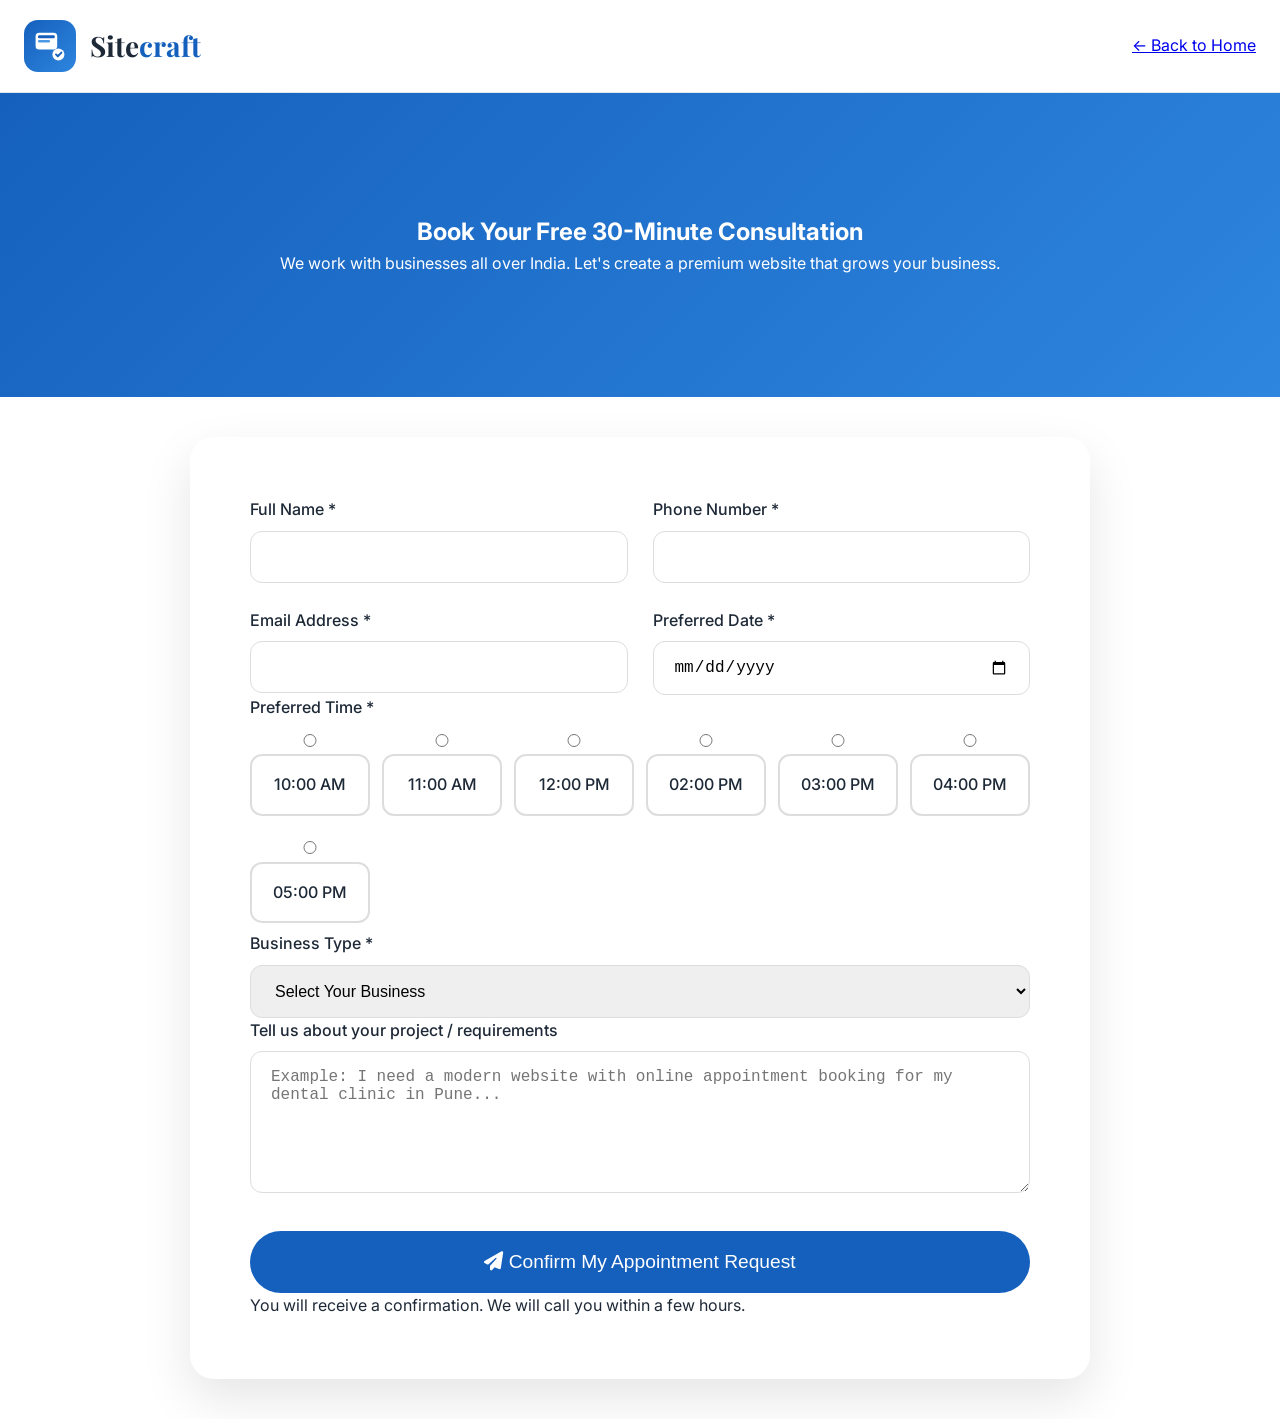
==== appointment.html @ 25aa5c79 "Add files via upload" ====
<!DOCTYPE html>
<html lang="en">
<head>
    <meta charset="UTF-8">
    <meta name="viewport" content="width=device-width, initial-scale=1.0">
    <title>Book Appointment - Sitecraft</title>
    <link rel="stylesheet" href="style.css">
    <link rel="stylesheet" href="https://cdnjs.cloudflare.com/ajax/libs/font-awesome/6.5.1/css/all.min.css">
</head>
<body>

    <nav class="navbar">
        <div class="container">
            <div class="logo">
                <div class="logo-icon">
                    <svg width="36" height="36" viewBox="0 0 30 30" fill="none">
                        <rect x="3" y="4" width="18" height="14" rx="3" fill="white"/>
                        <rect x="5" y="6" width="14" height="2.5" rx="1" fill="#1560BD"/>
                        <rect x="5" y="10" width="10" height="2" rx="1" fill="#2E86DE" opacity="0.85"/>
                        <circle cx="22" cy="22" r="5" fill="white"/>
                        <path d="M20 22L21.5 23.5L24.5 20.5" stroke="#1560BD" stroke-width="1.6" fill="none" stroke-linecap="round" stroke-linejoin="round"/>
                    </svg>
                </div>
                <div class="logo-text">Site<span class="blue">craft</span></div>
            </div>
            <a href="index.html" class="back-btn">← Back to Home</a>
        </div>
    </nav>

    <section class="appointment-hero">
        <div class="container">
            <h1>Book Your Free 30-Minute Consultation</h1>
            <p>We work with businesses all over India. Let's create a premium website that grows your business.</p>
        </div>
    </section>

    <section class="booking-section">
        <div class="container">
            <form id="bookingForm" class="booking-form">
                
                <input type="hidden" name="access_key" value="d0b391a5-c333-4eea-bf38-9ed379cb533a">
                <input type="hidden" name="subject" value="New Appointment Booking - Sitecraft">
                <input type="hidden" name="from_name" value="Sitecraft Booking">

                <div class="form-grid">
                    <div class="form-group">
                        <label>Full Name <span class="required">*</span></label>
                        <input type="text" name="name" required>
                    </div>
                    <div class="form-group">
                        <label>Phone Number <span class="required">*</span></label>
                        <input type="tel" name="phone" required>
                    </div>
                    <div class="form-group">
                        <label>Email Address <span class="required">*</span></label>
                        <input type="email" name="email" required>
                    </div>
                    <div class="form-group">
                        <label>Preferred Date <span class="required">*</span></label>
                        <input type="date" id="date" name="preferred_date" required>
                    </div>
                </div>

                <div class="form-group">
                    <label>Preferred Time <span class="required">*</span></label>
                    <div class="time-slots" id="timeSlots"></div>
                </div>

                <div class="form-group">
                    <label>Business Type <span class="required">*</span></label>
                    <select name="service_type" required>
                        <option value="">Select Your Business</option>
                        <option value="Dental Clinic">Dental Clinic</option>
                        <option value="Cafe / Restaurant">Cafe / Restaurant</option>
                        <option value="Gym / Fitness">Gym / Fitness Center</option>
                        <option value="Other">Other Business</option>
                    </select>
                </div>

                <div class="form-group">
                    <label>Tell us about your project / requirements</label>
                    <textarea name="message" rows="6" placeholder="Example: I need a modern website with online appointment booking for my dental clinic in Pune..."></textarea>
                </div>

                <button type="submit" class="submit-btn" id="submitBtn">
                    <i class="fas fa-paper-plane"></i> Confirm My Appointment Request
                </button>

                <p class="form-note">You will receive a confirmation. We will call you within a few hours.</p>
            </form>
        </div>
    </section>

    <!-- Link to separate JS file -->
    <script src="script.js"></script>
</body>
</html>
---- style.css ----
@import url('https://fonts.googleapis.com/css2?family=Inter:wght@400;500;600&family=Playfair+Display:wght@700&display=swap');

* { margin: 0; padding: 0; box-sizing: border-box; }

body { font-family: 'Inter', sans-serif; line-height: 1.6; color: #1e2937; }

.container { max-width: 1280px; margin: 0 auto; padding: 0 24px; }

.navbar {
    background: rgba(255,255,255,0.95);
    backdrop-filter: blur(12px);
    position: sticky;
    top: 0;
    z-index: 1000;
    border-bottom: 1px solid #e2e8f0;
}

.navbar .container { display: flex; align-items: center; justify-content: space-between; padding: 20px 24px; }

.logo { display: flex; align-items: center; gap: 14px; }
.logo-icon { background: linear-gradient(135deg, #1560BD, #2E86DE); width: 52px; height: 52px; border-radius: 14px; display: flex; align-items: center; justify-content: center; }
.logo-text { font-family: 'Playfair Display', serif; font-size: 28px; font-weight: 700; }
.blue { color: #1560BD; }

.nav-links a { margin: 0 20px; text-decoration: none; color: #334155; font-weight: 500; }
.phone-btn { background: #1560BD; color: white; padding: 12px 28px; border-radius: 9999px; text-decoration: none; font-weight: 600; display: flex; align-items: center; gap: 8px; }

/* Hero */
.hero {
    background: linear-gradient(135deg, #0f172a, #1e3a8a);
    color: white;
    min-height: 90vh;
    display: flex;
    align-items: center;
}

.hero .container { text-align: center; }

.hero-title { font-size: 3.8rem; line-height: 1.1; font-weight: 700; margin-bottom: 20px; }
.highlight { color: #60a5fa; }

.hero-subtitle { font-size: 1.4rem; margin-bottom: 40px; opacity: 0.9; }

.btn-primary {
    background: white;
    color: #1560BD;
    padding: 18px 40px;
    border-radius: 9999px;
    font-size: 1.2rem;
    font-weight: 600;
    text-decoration: none;
    display: inline-block;
}

.btn-secondary {
    border: 2px solid white;
    color: white;
    padding: 18px 40px;
    border-radius: 9999px;
    font-size: 1.2rem;
    font-weight: 600;
    text-decoration: none;
    display: inline-block;
}

.big { padding: 22px 50px; font-size: 1.3rem; }

/* Sections */
.section { padding: 100px 0; }
.section-title { text-align: center; font-size: 3rem; margin-bottom: 60px; font-weight: 700; }
.bg-light { background: #f8fafc; }

.services-grid, .portfolio-grid, .reviews-grid {
    display: grid;
    grid-template-columns: repeat(auto-fit, minmax(340px, 1fr));
    gap: 30px;
}

.service-card, .project-card, .review-card {
    background: white;
    padding: 40px 30px;
    border-radius: 24px;
    box-shadow: 0 10px 30px rgba(0,0,0,0.08);
    text-align: center;
}

.service-icon { font-size: 4.5rem; margin-bottom: 20px; }

/* Appointment Page */
.appointment-hero {
    background: linear-gradient(135deg, #1560BD, #2E86DE);
    color: white;
    padding: 120px 0;
    text-align: center;
}

.booking-form {
    max-width: 900px;
    margin: 40px auto;
    background: white;
    padding: 60px;
    border-radius: 24px;
    box-shadow: 0 20px 50px rgba(0,0,0,0.1);
}

.form-grid { display: grid; grid-template-columns: repeat(auto-fit, minmax(280px, 1fr)); gap: 25px; }

.form-group label { display: block; margin-bottom: 8px; font-weight: 500; }

.form-group input, .form-group select, .form-group textarea {
    width: 100%;
    padding: 16px 20px;
    border: 1px solid #ddd;
    border-radius: 12px;
    font-size: 1rem;
}

.time-slots { display: grid; grid-template-columns: repeat(auto-fit, minmax(110px, 1fr)); gap: 12px; }

.time-slot-label {
    padding: 16px;
    text-align: center;
    border: 2px solid #ddd;
    border-radius: 12px;
    cursor: pointer;
}

input[type="radio"]:checked + .time-slot-label {
    background: #1560BD;
    color: white;
    border-color: #1560BD;
}

.submit-btn {
    width: 100%;
    background: #1560BD;
    color: white;
    border: none;
    padding: 20px;
    font-size: 1.2rem;
    border-radius: 9999px;
    margin-top: 30px;
    cursor: pointer;
}
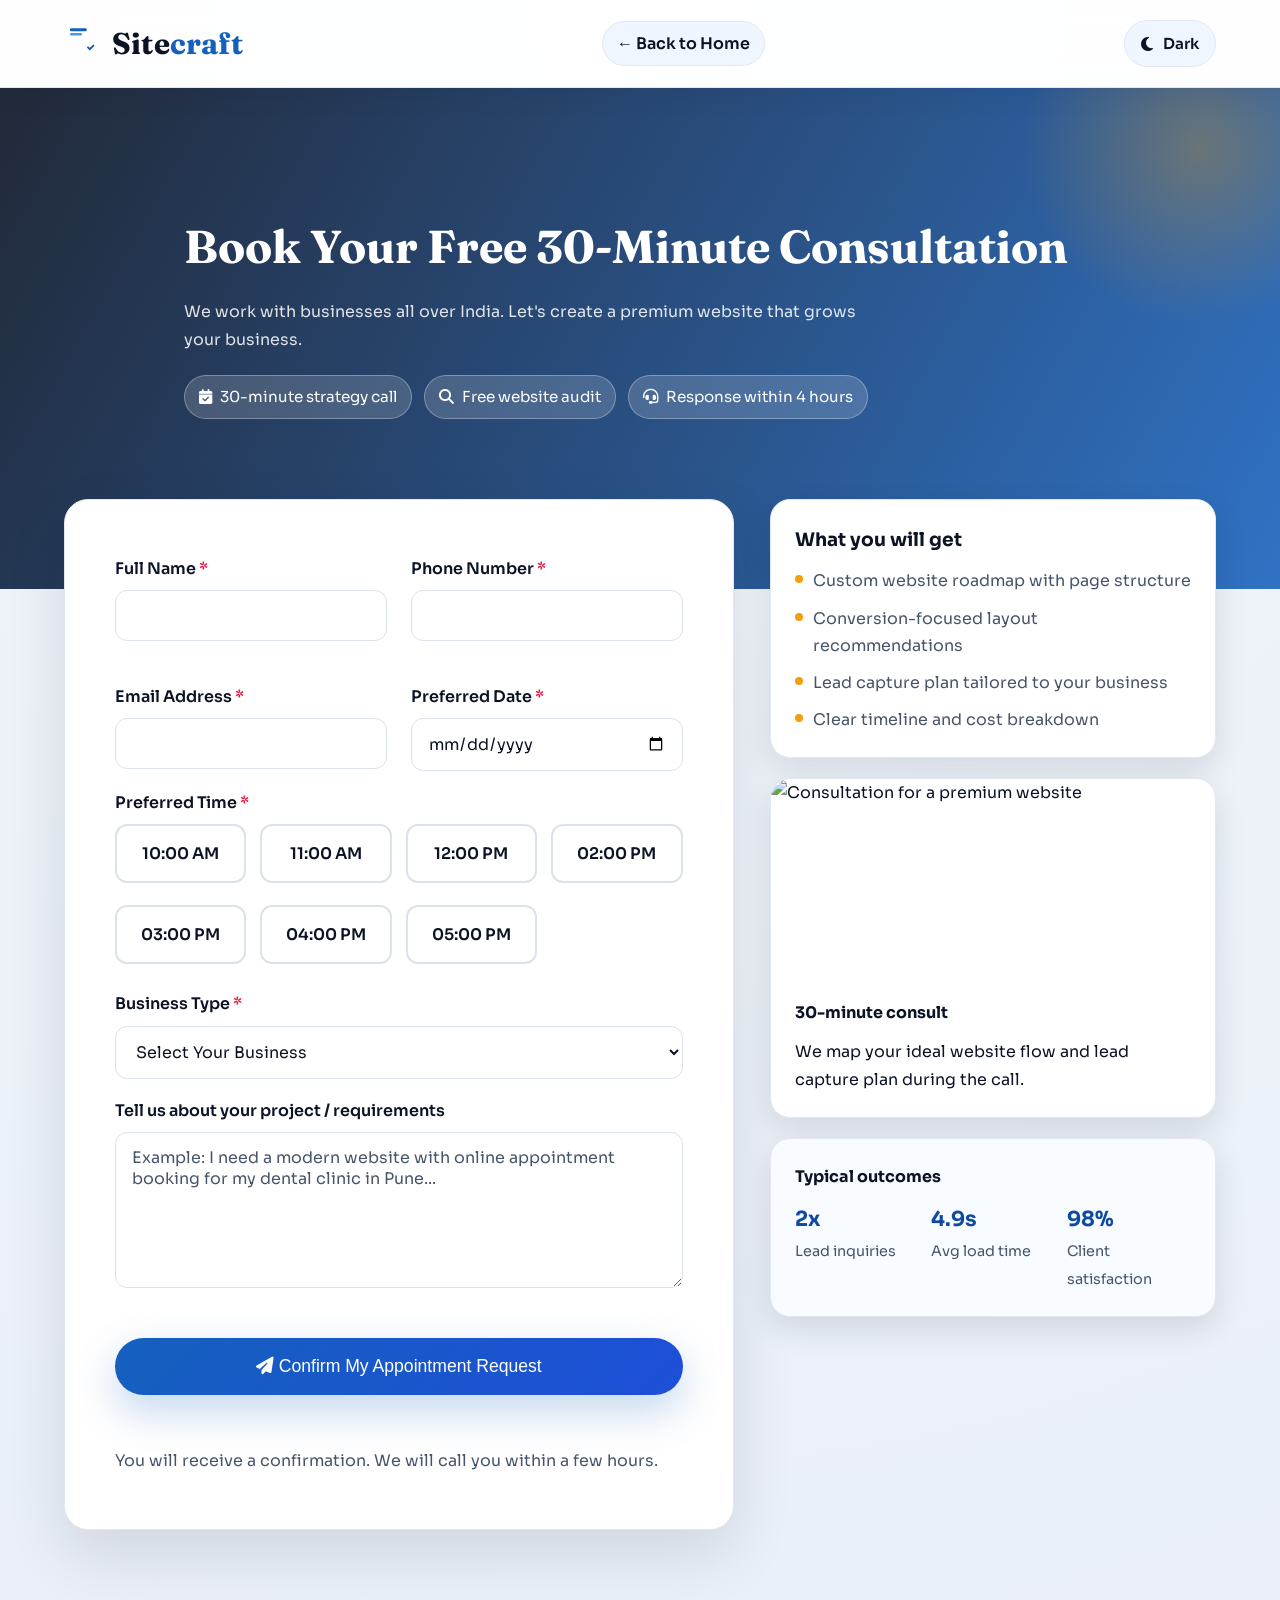
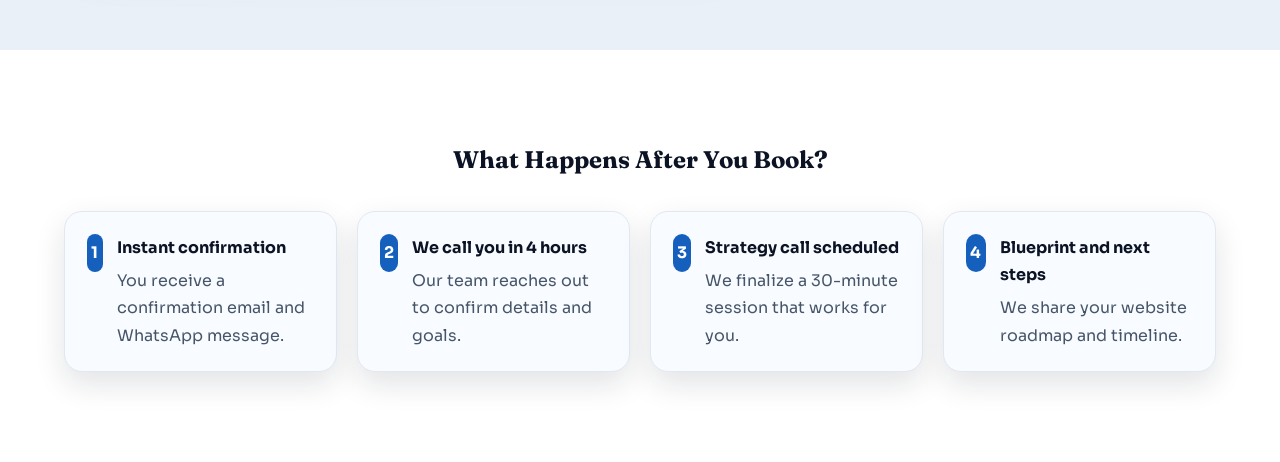
==== commit 592adbf7: "Add files via upload" ====
--- a/appointment.html
+++ b/appointment.html
@@ -1,97 +1,183 @@
-<!DOCTYPE html>
-<html lang="en">
-<head>
-    <meta charset="UTF-8">
-    <meta name="viewport" content="width=device-width, initial-scale=1.0">
-    <title>Book Appointment - Sitecraft</title>
-    <link rel="stylesheet" href="style.css">
-    <link rel="stylesheet" href="https://cdnjs.cloudflare.com/ajax/libs/font-awesome/6.5.1/css/all.min.css">
-</head>
-<body>
-
-    <nav class="navbar">
-        <div class="container">
-            <div class="logo">
-                <div class="logo-icon">
-                    <svg width="36" height="36" viewBox="0 0 30 30" fill="none">
-                        <rect x="3" y="4" width="18" height="14" rx="3" fill="white"/>
-                        <rect x="5" y="6" width="14" height="2.5" rx="1" fill="#1560BD"/>
-                        <rect x="5" y="10" width="10" height="2" rx="1" fill="#2E86DE" opacity="0.85"/>
-                        <circle cx="22" cy="22" r="5" fill="white"/>
-                        <path d="M20 22L21.5 23.5L24.5 20.5" stroke="#1560BD" stroke-width="1.6" fill="none" stroke-linecap="round" stroke-linejoin="round"/>
-                    </svg>
-                </div>
-                <div class="logo-text">Site<span class="blue">craft</span></div>
-            </div>
-            <a href="index.html" class="back-btn">← Back to Home</a>
-        </div>
-    </nav>
-
-    <section class="appointment-hero">
-        <div class="container">
-            <h1>Book Your Free 30-Minute Consultation</h1>
-            <p>We work with businesses all over India. Let's create a premium website that grows your business.</p>
-        </div>
-    </section>
-
-    <section class="booking-section">
-        <div class="container">
-            <form id="bookingForm" class="booking-form">
-                
-                <input type="hidden" name="access_key" value="d0b391a5-c333-4eea-bf38-9ed379cb533a">
-                <input type="hidden" name="subject" value="New Appointment Booking - Sitecraft">
-                <input type="hidden" name="from_name" value="Sitecraft Booking">
-
-                <div class="form-grid">
-                    <div class="form-group">
-                        <label>Full Name <span class="required">*</span></label>
-                        <input type="text" name="name" required>
-                    </div>
-                    <div class="form-group">
-                        <label>Phone Number <span class="required">*</span></label>
-                        <input type="tel" name="phone" required>
-                    </div>
-                    <div class="form-group">
-                        <label>Email Address <span class="required">*</span></label>
-                        <input type="email" name="email" required>
-                    </div>
-                    <div class="form-group">
-                        <label>Preferred Date <span class="required">*</span></label>
-                        <input type="date" id="date" name="preferred_date" required>
-                    </div>
-                </div>
-
-                <div class="form-group">
-                    <label>Preferred Time <span class="required">*</span></label>
-                    <div class="time-slots" id="timeSlots"></div>
-                </div>
-
-                <div class="form-group">
-                    <label>Business Type <span class="required">*</span></label>
-                    <select name="service_type" required>
-                        <option value="">Select Your Business</option>
-                        <option value="Dental Clinic">Dental Clinic</option>
-                        <option value="Cafe / Restaurant">Cafe / Restaurant</option>
-                        <option value="Gym / Fitness">Gym / Fitness Center</option>
-                        <option value="Other">Other Business</option>
-                    </select>
-                </div>
-
-                <div class="form-group">
-                    <label>Tell us about your project / requirements</label>
-                    <textarea name="message" rows="6" placeholder="Example: I need a modern website with online appointment booking for my dental clinic in Pune..."></textarea>
-                </div>
-
-                <button type="submit" class="submit-btn" id="submitBtn">
-                    <i class="fas fa-paper-plane"></i> Confirm My Appointment Request
-                </button>
-
-                <p class="form-note">You will receive a confirmation. We will call you within a few hours.</p>
-            </form>
-        </div>
-    </section>
-
-    <!-- Link to separate JS file -->
-    <script src="script.js"></script>
-</body>
-</html>+﻿<!DOCTYPE html>
+<html lang="en">
+<head>
+    <meta charset="UTF-8">
+    <meta name="viewport" content="width=device-width, initial-scale=1.0">
+    <meta name="description" content="Book your free 30-minute consultation with Sitecraft. Let's build your premium website today.">
+    <title>Book Appointment - Sitecraft</title>
+    <link rel="stylesheet" href="style.css">
+    <link rel="stylesheet" href="appointment.css">
+    <link rel="stylesheet" href="https://cdnjs.cloudflare.com/ajax/libs/font-awesome/6.5.1/css/all.min.css">
+</head>
+<body class="appointment-page">
+
+    <nav class="navbar appointment-nav">
+        <div class="container">
+            <div class="logo">
+                <div class="logo-icon">
+                    <svg width="36" height="36" viewBox="0 0 30 30" fill="none">
+                        <rect x="3" y="4" width="18" height="14" rx="3" fill="white"/>
+                        <rect x="5" y="6" width="14" height="2.5" rx="1" fill="#1560BD"/>
+                        <rect x="5" y="10" width="10" height="2" rx="1" fill="#2E86DE" opacity="0.85"/>
+                        <circle cx="22" cy="22" r="5" fill="white"/>
+                        <path d="M20 22L21.5 23.5L24.5 20.5" stroke="#1560BD" stroke-width="1.6" fill="none" stroke-linecap="round" stroke-linejoin="round"/>
+                    </svg>
+                </div>
+                <div class="logo-text">Site<span class="blue">craft</span></div>
+            </div>
+            <a href="index.html" class="back-btn">&larr; Back to Home</a>
+            <button class="theme-toggle" id="themeToggle" type="button" aria-label="Switch theme">
+                <i class="fa-solid fa-moon" id="themeIcon"></i>
+                <span class="theme-toggle-text" id="themeText">Dark</span>
+            </button>
+        </div>
+    </nav>
+
+    <section class="appointment-hero">
+        <div class="container">
+            <h1>Book Your Free 30-Minute Consultation</h1>
+            <p>We work with businesses all over India. Let's create a premium website that grows your business.</p>
+            <div class="hero-meta">
+                <div class="hero-chip"><i class="fa-solid fa-calendar-check"></i>30-minute strategy call</div>
+                <div class="hero-chip"><i class="fa-solid fa-magnifying-glass"></i>Free website audit</div>
+                <div class="hero-chip"><i class="fa-solid fa-headset"></i>Response within 4 hours</div>
+            </div>
+        </div>
+    </section>
+
+    <section class="booking-section">
+        <div class="container">
+            <div class="booking-grid">
+                <form id="bookingForm" class="booking-form" action="https://api.web3forms.com/submit" method="POST">
+                    <input type="hidden" name="access_key" value="d0b391a5-c333-4eea-bf38-9ed379cb533a">
+                    <input type="hidden" name="subject" value="New Appointment Booking - Sitecraft">
+                    <input type="hidden" name="from_name" value="Sitecraft Booking">
+                    <input type="checkbox" name="botcheck" class="botcheck" tabindex="-1" autocomplete="off">
+
+                    <div class="form-grid">
+                        <div class="form-group">
+                            <label>Full Name <span class="required">*</span></label>
+                            <input type="text" name="name" autocomplete="name" required>
+                        </div>
+                        <div class="form-group">
+                            <label>Phone Number <span class="required">*</span></label>
+                            <input type="tel" name="phone" inputmode="tel" autocomplete="tel" required>
+                        </div>
+                        <div class="form-group">
+                            <label>Email Address <span class="required">*</span></label>
+                            <input type="email" name="email" autocomplete="email" required>
+                        </div>
+                        <div class="form-group">
+                            <label>Preferred Date <span class="required">*</span></label>
+                            <input type="date" id="date" name="preferred_date" required>
+                        </div>
+                    </div>
+
+                    <div class="form-group">
+                        <label>Preferred Time <span class="required">*</span></label>
+                        <div class="time-slots" id="timeSlots"></div>
+                    </div>
+
+                    <div class="form-group">
+                        <label>Business Type <span class="required">*</span></label>
+                        <select name="service_type" required>
+                            <option value="">Select Your Business</option>
+                            <option value="Dental Clinic">Dental Clinic</option>
+                            <option value="Cafe / Restaurant">Cafe / Restaurant</option>
+                            <option value="Gym / Fitness">Gym / Fitness Center</option>
+                            <option value="Other">Other Business</option>
+                        </select>
+                    </div>
+
+                    <div class="form-group">
+                        <label>Tell us about your project / requirements</label>
+                        <textarea name="message" rows="6" placeholder="Example: I need a modern website with online appointment booking for my dental clinic in Pune..."></textarea>
+                    </div>
+
+                    <button type="submit" class="submit-btn" id="submitBtn">
+                        <i class="fas fa-paper-plane"></i> Confirm My Appointment Request
+                    </button>
+
+                    <p class="form-status" id="formStatus" aria-live="polite"></p>
+                    <p class="form-note">You will receive a confirmation. We will call you within a few hours.</p>
+                </form>
+
+                <aside class="booking-aside">
+                    <div class="aside-card">
+                        <h3>What you will get</h3>
+                        <ul class="aside-list">
+                            <li>Custom website roadmap with page structure</li>
+                            <li>Conversion-focused layout recommendations</li>
+                            <li>Lead capture plan tailored to your business</li>
+                            <li>Clear timeline and cost breakdown</li>
+                        </ul>
+                    </div>
+                    <div class="aside-card image-card">
+                        <img src="https://images.unsplash.com/photo-1521791136064-7986c2920216?auto=format&fit=crop&w=900&q=80" alt="Consultation for a premium website" loading="lazy" decoding="async">
+                        <div class="image-card-body">
+                            <h4>30-minute consult</h4>
+                            <p>We map your ideal website flow and lead capture plan during the call.</p>
+                        </div>
+                    </div>
+                    <div class="aside-card stat-card">
+                        <h4>Typical outcomes</h4>
+                        <div class="stat-strip">
+                            <div>
+                                <strong>2x</strong>
+                                <span>Lead inquiries</span>
+                            </div>
+                            <div>
+                                <strong>4.9s</strong>
+                                <span>Avg load time</span>
+                            </div>
+                            <div>
+                                <strong>98%</strong>
+                                <span>Client satisfaction</span>
+                            </div>
+                        </div>
+                    </div>
+                </aside>
+            </div>
+        </div>
+    </section>
+
+    <!-- What Happens After Booking -->
+    <section class="after-booking">
+        <div class="container">
+            <h2>What Happens After You Book?</h2>
+            <div class="steps-grid">
+                <div class="step-card">
+                    <div class="step-number">1</div>
+                    <div>
+                        <h4>Instant confirmation</h4>
+                        <p>You receive a confirmation email and WhatsApp message.</p>
+                    </div>
+                </div>
+                <div class="step-card">
+                    <div class="step-number">2</div>
+                    <div>
+                        <h4>We call you in 4 hours</h4>
+                        <p>Our team reaches out to confirm details and goals.</p>
+                    </div>
+                </div>
+                <div class="step-card">
+                    <div class="step-number">3</div>
+                    <div>
+                        <h4>Strategy call scheduled</h4>
+                        <p>We finalize a 30-minute session that works for you.</p>
+                    </div>
+                </div>
+                <div class="step-card">
+                    <div class="step-number">4</div>
+                    <div>
+                        <h4>Blueprint and next steps</h4>
+                        <p>We share your website roadmap and timeline.</p>
+                    </div>
+                </div>
+            </div>
+        </div>
+    </section>
+
+    <script src="script.js"></script>
+</body>
+</html>
--- a/style.css
+++ b/style.css
@@ -1,144 +1,1140 @@
-@import url('https://fonts.googleapis.com/css2?family=Inter:wght@400;500;600&family=Playfair+Display:wght@700&display=swap');
-
-* { margin: 0; padding: 0; box-sizing: border-box; }
-
-body { font-family: 'Inter', sans-serif; line-height: 1.6; color: #1e2937; }
-
-.container { max-width: 1280px; margin: 0 auto; padding: 0 24px; }
-
-.navbar {
-    background: rgba(255,255,255,0.95);
-    backdrop-filter: blur(12px);
-    position: sticky;
-    top: 0;
-    z-index: 1000;
-    border-bottom: 1px solid #e2e8f0;
-}
-
-.navbar .container { display: flex; align-items: center; justify-content: space-between; padding: 20px 24px; }
-
-.logo { display: flex; align-items: center; gap: 14px; }
-.logo-icon { background: linear-gradient(135deg, #1560BD, #2E86DE); width: 52px; height: 52px; border-radius: 14px; display: flex; align-items: center; justify-content: center; }
-.logo-text { font-family: 'Playfair Display', serif; font-size: 28px; font-weight: 700; }
-.blue { color: #1560BD; }
-
-.nav-links a { margin: 0 20px; text-decoration: none; color: #334155; font-weight: 500; }
-.phone-btn { background: #1560BD; color: white; padding: 12px 28px; border-radius: 9999px; text-decoration: none; font-weight: 600; display: flex; align-items: center; gap: 8px; }
-
-/* Hero */
-.hero {
-    background: linear-gradient(135deg, #0f172a, #1e3a8a);
-    color: white;
-    min-height: 90vh;
-    display: flex;
-    align-items: center;
-}
-
-.hero .container { text-align: center; }
-
-.hero-title { font-size: 3.8rem; line-height: 1.1; font-weight: 700; margin-bottom: 20px; }
-.highlight { color: #60a5fa; }
-
-.hero-subtitle { font-size: 1.4rem; margin-bottom: 40px; opacity: 0.9; }
-
-.btn-primary {
-    background: white;
-    color: #1560BD;
-    padding: 18px 40px;
-    border-radius: 9999px;
-    font-size: 1.2rem;
-    font-weight: 600;
-    text-decoration: none;
-    display: inline-block;
-}
-
-.btn-secondary {
-    border: 2px solid white;
-    color: white;
-    padding: 18px 40px;
-    border-radius: 9999px;
-    font-size: 1.2rem;
-    font-weight: 600;
-    text-decoration: none;
-    display: inline-block;
-}
-
-.big { padding: 22px 50px; font-size: 1.3rem; }
-
-/* Sections */
-.section { padding: 100px 0; }
-.section-title { text-align: center; font-size: 3rem; margin-bottom: 60px; font-weight: 700; }
-.bg-light { background: #f8fafc; }
-
-.services-grid, .portfolio-grid, .reviews-grid {
-    display: grid;
-    grid-template-columns: repeat(auto-fit, minmax(340px, 1fr));
-    gap: 30px;
-}
-
-.service-card, .project-card, .review-card {
-    background: white;
-    padding: 40px 30px;
-    border-radius: 24px;
-    box-shadow: 0 10px 30px rgba(0,0,0,0.08);
-    text-align: center;
-}
-
-.service-icon { font-size: 4.5rem; margin-bottom: 20px; }
-
-/* Appointment Page */
-.appointment-hero {
-    background: linear-gradient(135deg, #1560BD, #2E86DE);
-    color: white;
-    padding: 120px 0;
-    text-align: center;
-}
-
-.booking-form {
-    max-width: 900px;
-    margin: 40px auto;
-    background: white;
-    padding: 60px;
-    border-radius: 24px;
-    box-shadow: 0 20px 50px rgba(0,0,0,0.1);
-}
-
-.form-grid { display: grid; grid-template-columns: repeat(auto-fit, minmax(280px, 1fr)); gap: 25px; }
-
-.form-group label { display: block; margin-bottom: 8px; font-weight: 500; }
-
-.form-group input, .form-group select, .form-group textarea {
-    width: 100%;
-    padding: 16px 20px;
-    border: 1px solid #ddd;
-    border-radius: 12px;
-    font-size: 1rem;
-}
-
-.time-slots { display: grid; grid-template-columns: repeat(auto-fit, minmax(110px, 1fr)); gap: 12px; }
-
-.time-slot-label {
-    padding: 16px;
-    text-align: center;
-    border: 2px solid #ddd;
-    border-radius: 12px;
-    cursor: pointer;
-}
-
-input[type="radio"]:checked + .time-slot-label {
-    background: #1560BD;
-    color: white;
-    border-color: #1560BD;
-}
-
-.submit-btn {
-    width: 100%;
-    background: #1560BD;
-    color: white;
-    border: none;
-    padding: 20px;
-    font-size: 1.2rem;
-    border-radius: 9999px;
-    margin-top: 30px;
-    cursor: pointer;
-}+@import url('https://fonts.googleapis.com/css2?family=Fraunces:wght@700;800&family=Outfit:wght@400;500;600;700&family=Sora:wght@400;500;600;700&family=Space+Grotesk:wght@500;700&display=swap');
+
+:root {
+    color-scheme: light;
+    --font-body: 'Sora', sans-serif;
+    --font-heading: 'Fraunces', serif;
+    --ink: #0b1324;
+    --muted: #475569;
+    --brand: #1560bd;
+    --brand-strong: #0f4aa1;
+    --accent: #f59e0b;
+    --bg: #eef3f9;
+    --bg-top: #f8fbff;
+    --bg-bottom: #e8eef7;
+    --card: #ffffff;
+    --card-soft: #f8fbff;
+    --line: #e2e8f0;
+    --line-strong: #dbe2ea;
+    --nav-bg: rgba(255, 255, 255, 0.9);
+    --nav-shadow: 0 8px 24px rgba(15, 23, 42, 0.05);
+    --nav-link: #1f2937;
+    --theme-chip-bg: #eff6ff;
+    --theme-chip-text: #0b1324;
+    --input-bg: #ffffff;
+    --footer-bg: #0b1324;
+    --footer-text: #e2e8f0;
+    --footer-muted: rgba(226, 232, 240, 0.7);
+    --shadow: 0 24px 60px rgba(15, 23, 42, 0.12);
+    --soft-shadow: 0 12px 30px rgba(15, 23, 42, 0.12);
+    --glow: 0 16px 40px rgba(21, 96, 189, 0.25);
+}
+
+html[data-theme="dark"] {
+    color-scheme: dark;
+    --font-body: 'Outfit', sans-serif;
+    --font-heading: 'Space Grotesk', sans-serif;
+    --ink: #edf4ff;
+    --muted: #9db0c9;
+    --brand: #60a5fa;
+    --brand-strong: #bfdbfe;
+    --accent: #fbbf24;
+    --bg: #07111f;
+    --bg-top: #112138;
+    --bg-bottom: #040914;
+    --card: #0d1a2b;
+    --card-soft: #13243a;
+    --line: #20354d;
+    --line-strong: #2a4461;
+    --nav-bg: rgba(7, 17, 31, 0.86);
+    --nav-shadow: 0 10px 30px rgba(0, 0, 0, 0.3);
+    --nav-link: #edf4ff;
+    --theme-chip-bg: #13243b;
+    --theme-chip-text: #edf4ff;
+    --input-bg: #091321;
+    --footer-bg: #03070f;
+    --footer-text: #edf4ff;
+    --footer-muted: rgba(237, 244, 255, 0.68);
+    --shadow: 0 24px 60px rgba(0, 0, 0, 0.34);
+    --soft-shadow: 0 14px 32px rgba(0, 0, 0, 0.28);
+    --glow: 0 16px 40px rgba(96, 165, 250, 0.18);
+}
+
+* {
+    margin: 0;
+    padding: 0;
+    box-sizing: border-box;
+}
+
+body {
+    font-family: var(--font-body);
+    line-height: 1.7;
+    color: var(--ink);
+    background: radial-gradient(circle at top, var(--bg-top) 0%, var(--bg) 35%, var(--bg-bottom) 100%);
+    transition: background 0.35s ease, color 0.35s ease;
+}
+
+body.menu-open {
+    overflow: hidden;
+}
+
+img {
+    max-width: 100%;
+    display: block;
+}
+
+a {
+    color: inherit;
+}
+
+.container {
+    max-width: 1200px;
+    margin: 0 auto;
+    padding: 0 24px;
+}
+
+.navbar {
+    background: var(--nav-bg);
+    backdrop-filter: blur(14px);
+    position: sticky;
+    top: 0;
+    z-index: 1000;
+    border-bottom: 1px solid var(--line);
+    box-shadow: var(--nav-shadow);
+}
+
+.navbar .container {
+    display: flex;
+    align-items: center;
+    justify-content: space-between;
+    padding: 18px 24px;
+    gap: 16px;
+}
+
+.logo {
+    display: flex;
+    align-items: center;
+    gap: 12px;
+}
+
+.logo-text {
+    font-family: var(--font-heading);
+    font-size: 30px;
+    font-weight: 700;
+    letter-spacing: 0.2px;
+}
+
+.blue {
+    color: var(--brand);
+}
+
+.nav-links {
+    display: flex;
+    gap: 26px;
+}
+
+.nav-links a {
+    text-decoration: none;
+    color: var(--nav-link);
+    font-weight: 600;
+    position: relative;
+}
+
+.nav-links a::after {
+    content: "";
+    position: absolute;
+    left: 0;
+    bottom: -6px;
+    width: 0;
+    height: 2px;
+    background: var(--brand);
+    transition: width 0.3s ease;
+}
+
+.nav-links a:hover {
+    color: var(--brand);
+}
+
+.nav-links a:hover::after {
+    width: 100%;
+}
+
+.phone-btn {
+    background: linear-gradient(135deg, var(--brand), #1d4ed8);
+    color: white;
+    padding: 12px 26px;
+    border-radius: 999px;
+    text-decoration: none;
+    font-weight: 600;
+    box-shadow: var(--glow);
+    transition: transform 0.3s ease, box-shadow 0.3s ease;
+}
+
+.phone-btn:hover {
+    transform: translateY(-2px);
+    box-shadow: 0 20px 45px rgba(21, 96, 189, 0.35);
+}
+
+.phone-btn-mobile {
+    display: none;
+}
+
+.theme-toggle {
+    display: inline-flex;
+    align-items: center;
+    gap: 10px;
+    padding: 10px 16px;
+    border-radius: 999px;
+    border: 1px solid var(--line);
+    background: var(--theme-chip-bg);
+    color: var(--theme-chip-text);
+    font: inherit;
+    font-weight: 600;
+    cursor: pointer;
+    transition: transform 0.3s ease, border-color 0.3s ease, background 0.3s ease, color 0.3s ease;
+}
+
+.theme-toggle:hover {
+    transform: translateY(-2px);
+    border-color: var(--brand);
+}
+
+.theme-toggle-text {
+    font-size: 0.95rem;
+}
+
+.hamburger {
+    display: none;
+    background: none;
+    border: none;
+    font-size: 28px;
+    color: var(--brand);
+    cursor: pointer;
+}
+
+.hero {
+    background: radial-gradient(1200px circle at 10% 10%, rgba(255, 255, 255, 0.15), transparent 40%),
+        linear-gradient(135deg, #0b1324 0%, #102a6c 55%, #1d4ed8 100%);
+    color: white;
+    padding: 130px 0 140px;
+    position: relative;
+    overflow: hidden;
+}
+
+.hero::before {
+    content: "";
+    position: absolute;
+    width: 420px;
+    height: 420px;
+    background: radial-gradient(circle, rgba(245, 158, 11, 0.25), transparent 70%);
+    top: -140px;
+    right: -120px;
+}
+
+.hero::after {
+    content: "";
+    position: absolute;
+    width: 520px;
+    height: 520px;
+    background: radial-gradient(circle, rgba(37, 99, 235, 0.35), transparent 70%);
+    bottom: -200px;
+    left: -160px;
+}
+
+.hero-grid {
+    display: grid;
+    grid-template-columns: 1.1fr 0.9fr;
+    gap: 60px;
+    align-items: center;
+}
+
+.hero-content {
+    position: relative;
+    z-index: 2;
+}
+
+.hero-badge {
+    display: inline-flex;
+    align-items: center;
+    gap: 10px;
+    padding: 8px 16px;
+    border-radius: 999px;
+    background: rgba(255, 255, 255, 0.12);
+    border: 1px solid rgba(255, 255, 255, 0.2);
+    font-size: 0.95rem;
+}
+
+.hero-title {
+    font-family: var(--font-heading);
+    font-size: clamp(2.6rem, 4.2vw, 4rem);
+    line-height: 1.05;
+    margin: 18px 0 20px;
+    letter-spacing: -0.02em;
+}
+
+.hero-subtitle {
+    font-size: 1.15rem;
+    max-width: 560px;
+    color: rgba(255, 255, 255, 0.86);
+}
+
+.hero-buttons {
+    display: flex;
+    gap: 18px;
+    flex-wrap: wrap;
+    margin: 30px 0 22px;
+}
+
+.hero-highlights {
+    display: flex;
+    flex-wrap: wrap;
+    gap: 16px;
+    margin-bottom: 22px;
+}
+
+.highlight {
+    display: inline-flex;
+    align-items: center;
+    gap: 10px;
+    padding: 10px 14px;
+    border-radius: 14px;
+    background: rgba(15, 23, 42, 0.4);
+    border: 1px solid rgba(255, 255, 255, 0.18);
+    font-size: 0.95rem;
+}
+
+.highlight i {
+    color: var(--accent);
+}
+
+.trust-bar {
+    color: rgba(255, 255, 255, 0.8);
+    font-size: 0.95rem;
+}
+
+.hero-visual {
+    position: relative;
+    z-index: 2;
+}
+
+.hero-image-wrap {
+    position: relative;
+}
+
+.hero-image {
+    width: 100%;
+    aspect-ratio: 4 / 5;
+    object-fit: cover;
+    border-radius: 28px;
+    box-shadow: 0 30px 70px rgba(10, 22, 49, 0.45);
+}
+
+.floating-card {
+    position: absolute;
+    background: rgba(255, 255, 255, 0.92);
+    color: var(--ink);
+    padding: 14px 16px;
+    border-radius: 16px;
+    box-shadow: var(--shadow);
+    min-width: 150px;
+    animation: float 6s ease-in-out infinite;
+}
+
+.floating-card.card-1 {
+    top: 12%;
+    left: -6%;
+}
+
+.floating-card.card-2 {
+    bottom: 10%;
+    right: -4%;
+    animation-delay: 1.5s;
+}
+
+.floating-title {
+    font-size: 0.85rem;
+    color: var(--muted);
+    font-weight: 600;
+}
+
+.floating-metric {
+    font-size: 1.4rem;
+    font-weight: 700;
+    color: var(--brand-strong);
+}
+
+.floating-note {
+    font-size: 0.85rem;
+    color: var(--muted);
+}
+
+.btn-primary,
+.btn-secondary {
+    padding: 16px 36px;
+    border-radius: 999px;
+    font-size: 1rem;
+    font-weight: 600;
+    text-decoration: none;
+    display: inline-flex;
+    align-items: center;
+    gap: 10px;
+    transition: transform 0.3s ease, box-shadow 0.3s ease, background 0.3s ease;
+    position: relative;
+    overflow: hidden;
+}
+
+.btn-primary {
+    background: linear-gradient(135deg, var(--brand), #1d4ed8);
+    color: white;
+    box-shadow: var(--glow);
+}
+
+.btn-primary::after {
+    content: "";
+    position: absolute;
+    inset: 0;
+    background: linear-gradient(120deg, transparent, rgba(255, 255, 255, 0.45), transparent);
+    transform: translateX(-120%);
+    transition: transform 0.6s ease;
+}
+
+.btn-primary:hover {
+    transform: translateY(-3px);
+}
+
+.btn-primary:hover::after {
+    transform: translateX(120%);
+}
+
+.btn-secondary {
+    border: 1px solid rgba(255, 255, 255, 0.5);
+    color: white;
+}
+
+.btn-secondary:hover {
+    background: rgba(255, 255, 255, 0.12);
+    transform: translateY(-2px);
+}
+
+.btn-primary.big {
+    padding: 18px 44px;
+    font-size: 1.1rem;
+}
+
+.section {
+    padding: 110px 0;
+}
+
+.section-title {
+    text-align: center;
+    font-size: clamp(2rem, 3.2vw, 2.8rem);
+    margin-bottom: 60px;
+    font-weight: 700;
+    font-family: var(--font-heading);
+}
+
+.bg-light {
+    background: var(--card);
+}
+
+.stats-section {
+    padding: 70px 0;
+    background: var(--card);
+}
+
+.stats-grid {
+    display: grid;
+    grid-template-columns: repeat(auto-fit, minmax(220px, 1fr));
+    gap: 24px;
+}
+
+.stat-item {
+    background: var(--card-soft);
+    border: 1px solid var(--line);
+    border-radius: 18px;
+    padding: 26px;
+    text-align: left;
+    box-shadow: var(--soft-shadow);
+    transition: transform 0.3s ease;
+}
+
+.stat-item:hover {
+    transform: translateY(-6px);
+}
+
+.stat-icon {
+    width: 44px;
+    height: 44px;
+    display: inline-flex;
+    align-items: center;
+    justify-content: center;
+    border-radius: 12px;
+    background: rgba(21, 96, 189, 0.12);
+    color: var(--brand);
+    margin-bottom: 12px;
+    font-size: 1.1rem;
+}
+
+.stat-item h3 {
+    font-size: 2rem;
+    margin-bottom: 6px;
+}
+
+.stat-item p {
+    color: var(--muted);
+}
+
+.services-grid,
+.portfolio-grid,
+.reviews-grid,
+.why-grid,
+.process-grid {
+    display: grid;
+    grid-template-columns: repeat(auto-fit, minmax(260px, 1fr));
+    gap: 28px;
+}
+
+.service-card,
+.project-card,
+.review-card,
+.why-card,
+.process-step {
+    background: var(--card);
+    padding: 32px;
+    border-radius: 22px;
+    box-shadow: var(--soft-shadow);
+    transition: transform 0.4s ease, box-shadow 0.4s ease;
+}
+
+.service-card:hover,
+.project-card:hover,
+.review-card:hover,
+.why-card:hover,
+.process-step:hover {
+    transform: translateY(-8px);
+    box-shadow: 0 24px 50px rgba(21, 96, 189, 0.18);
+}
+
+.service-card {
+    text-align: left;
+    border: 1px solid var(--line);
+}
+
+.service-icon {
+    width: 56px;
+    height: 56px;
+    border-radius: 16px;
+    background: rgba(21, 96, 189, 0.12);
+    color: var(--brand);
+    display: flex;
+    align-items: center;
+    justify-content: center;
+    font-size: 1.4rem;
+    margin-bottom: 16px;
+}
+
+.service-card h3 {
+    margin-bottom: 10px;
+}
+
+.service-card p {
+    color: var(--muted);
+}
+
+.service-list {
+    list-style: none;
+    margin-top: 16px;
+    display: grid;
+    gap: 8px;
+    color: var(--muted);
+}
+
+.service-list li {
+    display: flex;
+    gap: 10px;
+    align-items: flex-start;
+}
+
+.service-list li::before {
+    content: "";
+    width: 8px;
+    height: 8px;
+    margin-top: 8px;
+    border-radius: 50%;
+    background: var(--accent);
+    flex: 0 0 8px;
+}
+
+.project-card {
+    padding: 0;
+    overflow: hidden;
+}
+
+.project-image img {
+    width: 100%;
+    height: 220px;
+    object-fit: cover;
+}
+
+.project-info {
+    padding: 20px 22px 26px;
+    display: flex;
+    flex-direction: column;
+    gap: 6px;
+}
+
+.project-tag {
+    display: inline-flex;
+    align-items: center;
+    gap: 8px;
+    font-size: 0.85rem;
+    font-weight: 600;
+    color: var(--brand);
+    background: rgba(21, 96, 189, 0.12);
+    padding: 4px 10px;
+    border-radius: 999px;
+    width: fit-content;
+}
+
+.project-info p {
+    color: var(--muted);
+}
+
+.review-card {
+    display: flex;
+    flex-direction: column;
+    gap: 16px;
+}
+
+.review-stars {
+    color: #f59e0b;
+    font-size: 1.1rem;
+    display: inline-flex;
+    gap: 4px;
+}
+
+.review-card p {
+    color: var(--muted);
+}
+
+.review-footer {
+    display: flex;
+    align-items: center;
+    gap: 12px;
+    margin-top: 8px;
+}
+
+.avatar {
+    width: 48px;
+    height: 48px;
+    border-radius: 50%;
+    background: linear-gradient(135deg, #1d4ed8, #60a5fa);
+    color: white;
+    display: flex;
+    align-items: center;
+    justify-content: center;
+    font-weight: 700;
+}
+
+.review-footer span {
+    display: block;
+    color: var(--muted);
+    font-size: 0.9rem;
+}
+
+.why-card {
+    text-align: left;
+    border: 1px solid var(--line);
+    background: var(--card-soft);
+}
+
+.why-card i {
+    font-size: 1.4rem;
+    color: var(--brand);
+    margin-bottom: 12px;
+}
+
+.why-card p {
+    color: var(--muted);
+}
+
+.process-step {
+    text-align: left;
+    border: 1px solid var(--line);
+}
+
+.process-step span {
+    width: 44px;
+    height: 44px;
+    border-radius: 14px;
+    background: var(--brand);
+    color: white;
+    display: inline-flex;
+    align-items: center;
+    justify-content: center;
+    font-weight: 700;
+    margin-bottom: 12px;
+}
+
+.process-step p {
+    color: var(--muted);
+}
+
+.cta-section {
+    position: relative;
+    padding: 120px 0;
+    text-align: center;
+    color: white;
+    background: linear-gradient(120deg, rgba(11, 19, 36, 0.86), rgba(21, 96, 189, 0.86)),
+        url('https://images.unsplash.com/photo-1522202176988-66273c2fd55f?auto=format&fit=crop&w=1600&q=80') center/cover no-repeat;
+}
+
+.cta-section h2 {
+    font-size: clamp(2rem, 3vw, 2.8rem);
+    font-family: var(--font-heading);
+    margin-bottom: 14px;
+}
+
+.cta-section p {
+    color: rgba(255, 255, 255, 0.85);
+    margin-bottom: 30px;
+}
+
+footer {
+    background: var(--footer-bg);
+    color: var(--footer-text);
+    padding: 70px 0 40px;
+}
+
+.footer-grid {
+    display: grid;
+    grid-template-columns: repeat(auto-fit, minmax(220px, 1fr));
+    gap: 24px;
+}
+
+.footer-grid a {
+    color: var(--footer-text);
+    text-decoration: none;
+    display: inline-block;
+    margin-bottom: 8px;
+}
+
+.footer-bottom {
+    margin-top: 30px;
+    color: var(--footer-muted);
+}
+
+label {
+    display: block;
+    margin-bottom: 8px;
+    font-weight: 600;
+}
+
+.form-group {
+    margin-bottom: 18px;
+}
+
+input,
+select,
+textarea {
+    width: 100%;
+    padding: 14px 16px;
+    border: 1px solid var(--line-strong);
+    border-radius: 12px;
+    font-family: inherit;
+    font-size: 1rem;
+    background: var(--input-bg);
+    color: var(--ink);
+    transition: border 0.2s ease, box-shadow 0.2s ease, background 0.2s ease, color 0.2s ease;
+}
+
+input::placeholder,
+textarea::placeholder {
+    color: var(--muted);
+}
+
+textarea {
+    resize: vertical;
+}
+
+input:focus,
+select:focus,
+textarea:focus {
+    outline: none;
+    border-color: var(--brand);
+    box-shadow: 0 0 0 4px rgba(21, 96, 189, 0.15);
+}
+
+.required {
+    color: #e11d48;
+}
+
+.booking-form {
+    max-width: 860px;
+    margin: 50px auto;
+    background: var(--card);
+    padding: 55px 50px;
+    border-radius: 24px;
+    box-shadow: var(--shadow);
+}
+
+.form-grid {
+    display: grid;
+    grid-template-columns: 1fr 1fr;
+    gap: 24px;
+}
+
+.time-slots {
+    display: grid;
+    grid-template-columns: repeat(auto-fit, minmax(125px, 1fr));
+    gap: 14px;
+}
+
+.time-slot-label {
+    padding: 14px 16px;
+    border: 2px solid var(--line-strong);
+    border-radius: 12px;
+    text-align: center;
+    cursor: pointer;
+    transition: border 0.2s ease, background 0.2s ease, color 0.2s ease;
+}
+
+.time-slot-label:hover {
+    border-color: var(--brand);
+}
+
+input[type="radio"]:checked + .time-slot-label {
+    background: var(--brand);
+    color: white;
+    border-color: var(--brand);
+}
+
+.submit-btn {
+    width: 100%;
+    background: linear-gradient(135deg, var(--brand), #1d4ed8);
+    color: white;
+    padding: 18px;
+    font-size: 1.1rem;
+    border: none;
+    border-radius: 999px;
+    margin-top: 24px;
+    cursor: pointer;
+    transition: transform 0.3s ease, box-shadow 0.3s ease;
+    box-shadow: var(--glow);
+}
+
+.submit-btn:hover {
+    transform: translateY(-2px);
+}
+
+.form-status {
+    min-height: 24px;
+    margin-top: 14px;
+    font-size: 0.95rem;
+    font-weight: 600;
+}
+
+.form-status.success {
+    color: #0f766e;
+}
+
+.form-status.error {
+    color: #b91c1c;
+}
+
+.botcheck {
+    position: absolute;
+    opacity: 0;
+    pointer-events: none;
+}
+
+.hidden {
+    position: absolute;
+    opacity: 0;
+    pointer-events: none;
+}
+
+.reveal {
+    animation: fadeUp 0.9s ease both;
+    animation-delay: var(--delay, 0s);
+}
+
+@keyframes fadeUp {
+    from {
+        opacity: 0;
+        transform: translateY(16px);
+    }
+    to {
+        opacity: 1;
+        transform: translateY(0);
+    }
+}
+
+@keyframes float {
+    0% {
+        transform: translateY(0);
+    }
+    50% {
+        transform: translateY(-10px);
+    }
+    100% {
+        transform: translateY(0);
+    }
+}
+
+html[data-theme="dark"] .hero {
+    background: radial-gradient(1200px circle at 12% 10%, rgba(96, 165, 250, 0.16), transparent 42%),
+        linear-gradient(135deg, #020814 0%, #07182b 55%, #12355d 100%);
+}
+
+html[data-theme="dark"] .hero-badge,
+html[data-theme="dark"] .highlight {
+    background: rgba(8, 19, 33, 0.55);
+    border-color: rgba(191, 219, 254, 0.16);
+}
+
+html[data-theme="dark"] .floating-card {
+    background: rgba(13, 26, 43, 0.92);
+    border: 1px solid var(--line);
+}
+
+html[data-theme="dark"] .cta-section {
+    background: linear-gradient(120deg, rgba(2, 8, 20, 0.9), rgba(18, 53, 93, 0.82)),
+        url('https://images.unsplash.com/photo-1522202176988-66273c2fd55f?auto=format&fit=crop&w=1600&q=80') center/cover no-repeat;
+}
+
+@media (max-width: 980px) {
+    .navbar .container {
+        flex-wrap: wrap;
+    }
+
+    .nav-links {
+        gap: 18px;
+    }
+
+    .phone-btn {
+        order: 3;
+        margin-left: auto;
+    }
+
+    .theme-toggle {
+        order: 4;
+    }
+
+    .hero-grid {
+        grid-template-columns: 1fr;
+        text-align: center;
+    }
+
+    .hero-content {
+        text-align: center;
+    }
+
+    .hero-subtitle {
+        margin: 0 auto;
+    }
+
+    .hero-buttons {
+        justify-content: center;
+    }
+
+    .hero-highlights {
+        justify-content: center;
+    }
+
+    .trust-bar {
+        text-align: center;
+    }
+
+    .hero-visual {
+        max-width: 500px;
+        margin: 0 auto;
+    }
+}
+
+@media (max-width: 768px) {
+    .container {
+        padding: 0 18px;
+    }
+
+    .navbar .container {
+        padding: 14px 18px;
+        gap: 12px;
+    }
+
+    .logo-text {
+        font-size: 26px;
+    }
+
+    .nav-links {
+        position: fixed;
+        top: 72px;
+        left: -100%;
+        width: 100%;
+        height: calc(100vh - 72px);
+        background: var(--card);
+        flex-direction: column;
+        align-items: flex-start;
+        padding: 32px 20px;
+        gap: 18px;
+        transition: left 0.35s ease;
+        box-shadow: var(--soft-shadow);
+    }
+
+    .nav-links.active {
+        left: 0;
+    }
+
+    .nav-links a {
+        font-size: 1.05rem;
+    }
+
+    .nav-links a::after {
+        display: none;
+    }
+
+    .phone-btn {
+        display: none;
+    }
+
+    .theme-toggle {
+        margin-left: auto;
+        padding: 10px 14px;
+    }
+
+    .theme-toggle-text {
+        display: none;
+    }
+
+    .phone-btn-mobile {
+        display: inline-flex;
+        align-items: center;
+        gap: 10px;
+        padding: 14px 18px;
+        border-radius: 999px;
+        background: linear-gradient(135deg, var(--brand), #1d4ed8);
+        color: white;
+        box-shadow: var(--glow);
+    }
+
+    .hamburger {
+        display: block;
+    }
+
+    .hero {
+        padding: 104px 0 88px;
+    }
+
+    .hero-badge,
+    .highlight {
+        width: 100%;
+        justify-content: center;
+    }
+
+    .hero-title {
+        font-size: 2.35rem;
+    }
+
+    .hero-subtitle {
+        font-size: 1rem;
+    }
+
+    .hero-buttons {
+        gap: 14px;
+    }
+
+    .btn-primary,
+    .btn-secondary {
+        width: 100%;
+        justify-content: center;
+        padding: 15px 20px;
+    }
+
+    .hero-image {
+        aspect-ratio: 1 / 1.05;
+    }
+
+    .floating-card {
+        min-width: 132px;
+        padding: 12px 14px;
+    }
+
+    .floating-card.card-1 {
+        left: 10px;
+        top: 10px;
+    }
+
+    .floating-card.card-2 {
+        right: 10px;
+        bottom: 10px;
+    }
+
+    .stats-grid,
+    .services-grid,
+    .portfolio-grid,
+    .reviews-grid,
+    .why-grid,
+    .process-grid,
+    .footer-grid {
+        grid-template-columns: 1fr;
+    }
+
+    .service-card,
+    .project-card,
+    .review-card,
+    .why-card,
+    .process-step {
+        padding: 24px;
+    }
+
+    .form-grid {
+        grid-template-columns: 1fr;
+    }
+
+    .booking-form {
+        padding: 30px 20px;
+    }
+
+    .time-slots {
+        grid-template-columns: repeat(2, minmax(0, 1fr));
+    }
+
+    .section {
+        padding: 90px 0;
+    }
+}
+
+@media (max-width: 480px) {
+    .hero-title {
+        font-size: 2rem;
+    }
+
+    .section-title {
+        margin-bottom: 42px;
+    }
+
+    .hero-buttons {
+        width: 100%;
+    }
+
+    .floating-card {
+        position: static;
+        margin-top: 14px;
+    }
+
+    .hero-image-wrap {
+        display: grid;
+        gap: 14px;
+    }
+
+    .time-slots {
+        grid-template-columns: 1fr;
+    }
+}
+
+@media (prefers-reduced-motion: reduce) {
+    * {
+        animation: none !important;
+        transition: none !important;
+    }
+}
--- a/appointment.css
+++ b/appointment.css
@@ -0,0 +1,303 @@
+.appointment-hero {
+    position: relative;
+    padding: 120px 0 170px;
+    color: white;
+    background: linear-gradient(120deg, rgba(11, 19, 36, 0.9), rgba(21, 96, 189, 0.88)),
+        url('https://images.unsplash.com/photo-1551434678-e076c223a692?auto=format&fit=crop&w=1600&q=80') center/cover no-repeat;
+    overflow: hidden;
+}
+
+.appointment-hero::after {
+    content: "";
+    position: absolute;
+    width: 360px;
+    height: 360px;
+    background: radial-gradient(circle, rgba(245, 158, 11, 0.3), transparent 70%);
+    top: -120px;
+    right: -100px;
+}
+
+.appointment-hero .container {
+    position: relative;
+    z-index: 2;
+    max-width: 960px;
+}
+
+.appointment-hero h1 {
+    font-family: var(--font-heading);
+    font-size: clamp(2.2rem, 3.6vw, 3rem);
+    margin-bottom: 12px;
+}
+
+.appointment-hero p {
+    color: rgba(255, 255, 255, 0.86);
+    max-width: 700px;
+}
+
+.hero-meta {
+    display: flex;
+    gap: 12px;
+    flex-wrap: wrap;
+    margin-top: 22px;
+}
+
+.hero-chip {
+    display: inline-flex;
+    align-items: center;
+    gap: 8px;
+    padding: 8px 14px;
+    border-radius: 999px;
+    background: rgba(255, 255, 255, 0.16);
+    border: 1px solid rgba(255, 255, 255, 0.3);
+    font-size: 0.95rem;
+}
+
+.back-btn {
+    color: var(--theme-chip-text);
+    text-decoration: none;
+    font-weight: 600;
+    background: var(--theme-chip-bg);
+    padding: 8px 14px;
+    border-radius: 999px;
+    border: 1px solid var(--line);
+}
+
+.booking-section {
+    padding: 0 0 120px;
+    margin-top: -90px;
+    position: relative;
+}
+
+.booking-grid {
+    display: grid;
+    grid-template-columns: minmax(0, 1.2fr) minmax(0, 0.8fr);
+    gap: 36px;
+    align-items: start;
+}
+
+.booking-form {
+    margin: 0;
+    border: 1px solid var(--line);
+}
+
+.appointment-nav .container {
+    flex-wrap: nowrap;
+}
+
+.form-note {
+    margin-top: 14px;
+    color: var(--muted);
+}
+
+.booking-aside {
+    display: grid;
+    gap: 20px;
+}
+
+.aside-card {
+    background: var(--card);
+    border-radius: 20px;
+    padding: 24px;
+    box-shadow: var(--soft-shadow);
+    border: 1px solid var(--line);
+}
+
+.aside-card h3,
+.aside-card h4 {
+    margin-bottom: 12px;
+}
+
+.aside-list {
+    list-style: none;
+    display: grid;
+    gap: 10px;
+    color: var(--muted);
+}
+
+.aside-list li {
+    display: flex;
+    gap: 10px;
+    align-items: flex-start;
+}
+
+.aside-list li::before {
+    content: "";
+    width: 8px;
+    height: 8px;
+    margin-top: 8px;
+    border-radius: 50%;
+    background: var(--accent);
+    flex: 0 0 8px;
+}
+
+.image-card {
+    padding: 0;
+    overflow: hidden;
+}
+
+.image-card img {
+    width: 100%;
+    height: 200px;
+    object-fit: cover;
+}
+
+.image-card-body {
+    padding: 20px 24px 24px;
+}
+
+.stat-card {
+    background: var(--card-soft);
+}
+
+.stat-strip {
+    display: grid;
+    grid-template-columns: repeat(auto-fit, minmax(120px, 1fr));
+    gap: 12px;
+}
+
+.stat-strip strong {
+    display: block;
+    font-size: 1.3rem;
+    color: var(--brand-strong);
+}
+
+.stat-strip span {
+    color: var(--muted);
+    font-size: 0.9rem;
+}
+
+.after-booking {
+    background: var(--card);
+    padding: 90px 0;
+}
+
+.after-booking h2 {
+    font-family: var(--font-heading);
+    text-align: center;
+    margin-bottom: 30px;
+}
+
+.steps-grid {
+    display: grid;
+    grid-template-columns: repeat(auto-fit, minmax(220px, 1fr));
+    gap: 20px;
+}
+
+.step-card {
+    background: var(--card-soft);
+    border: 1px solid var(--line);
+    border-radius: 18px;
+    padding: 22px;
+    display: flex;
+    gap: 14px;
+    align-items: flex-start;
+    box-shadow: var(--soft-shadow);
+}
+
+.step-number {
+    width: 38px;
+    height: 38px;
+    border-radius: 12px;
+    background: var(--brand);
+    color: white;
+    display: flex;
+    align-items: center;
+    justify-content: center;
+    font-weight: 700;
+}
+
+.step-card p {
+    color: var(--muted);
+    margin-top: 6px;
+}
+
+html[data-theme="dark"] .appointment-hero {
+    background: linear-gradient(120deg, rgba(2, 8, 20, 0.92), rgba(18, 53, 93, 0.84)),
+        url('https://images.unsplash.com/photo-1551434678-e076c223a692?auto=format&fit=crop&w=1600&q=80') center/cover no-repeat;
+}
+
+html[data-theme="dark"] .hero-chip {
+    background: rgba(8, 19, 33, 0.55);
+    border-color: rgba(191, 219, 254, 0.18);
+}
+
+@media (max-width: 980px) {
+    .booking-grid {
+        grid-template-columns: 1fr;
+    }
+
+    .booking-section {
+        margin-top: -60px;
+    }
+
+    .booking-aside {
+        grid-template-columns: repeat(auto-fit, minmax(220px, 1fr));
+    }
+}
+
+@media (max-width: 768px) {
+    .appointment-nav .container {
+        align-items: flex-start;
+    }
+
+    .back-btn {
+        font-size: 0.9rem;
+        padding: 8px 12px;
+    }
+
+    .appointment-hero {
+        padding: 92px 0 118px;
+    }
+
+    .hero-meta {
+        justify-content: center;
+    }
+
+    .hero-chip {
+        width: 100%;
+        justify-content: center;
+    }
+
+    .booking-section {
+        padding-bottom: 88px;
+    }
+
+    .booking-form {
+        padding: 26px 18px;
+    }
+
+    .aside-card {
+        padding: 20px;
+    }
+
+    .image-card img {
+        height: 180px;
+    }
+
+    .after-booking {
+        padding: 70px 0;
+    }
+
+    .step-card {
+        padding: 18px;
+    }
+}
+
+@media (max-width: 480px) {
+    .appointment-nav .container {
+        flex-direction: column;
+        align-items: flex-start;
+    }
+
+    .appointment-hero h1 {
+        font-size: 1.95rem;
+    }
+
+    .appointment-hero p {
+        font-size: 0.98rem;
+    }
+
+    .stat-strip {
+        grid-template-columns: 1fr;
+    }
+}
